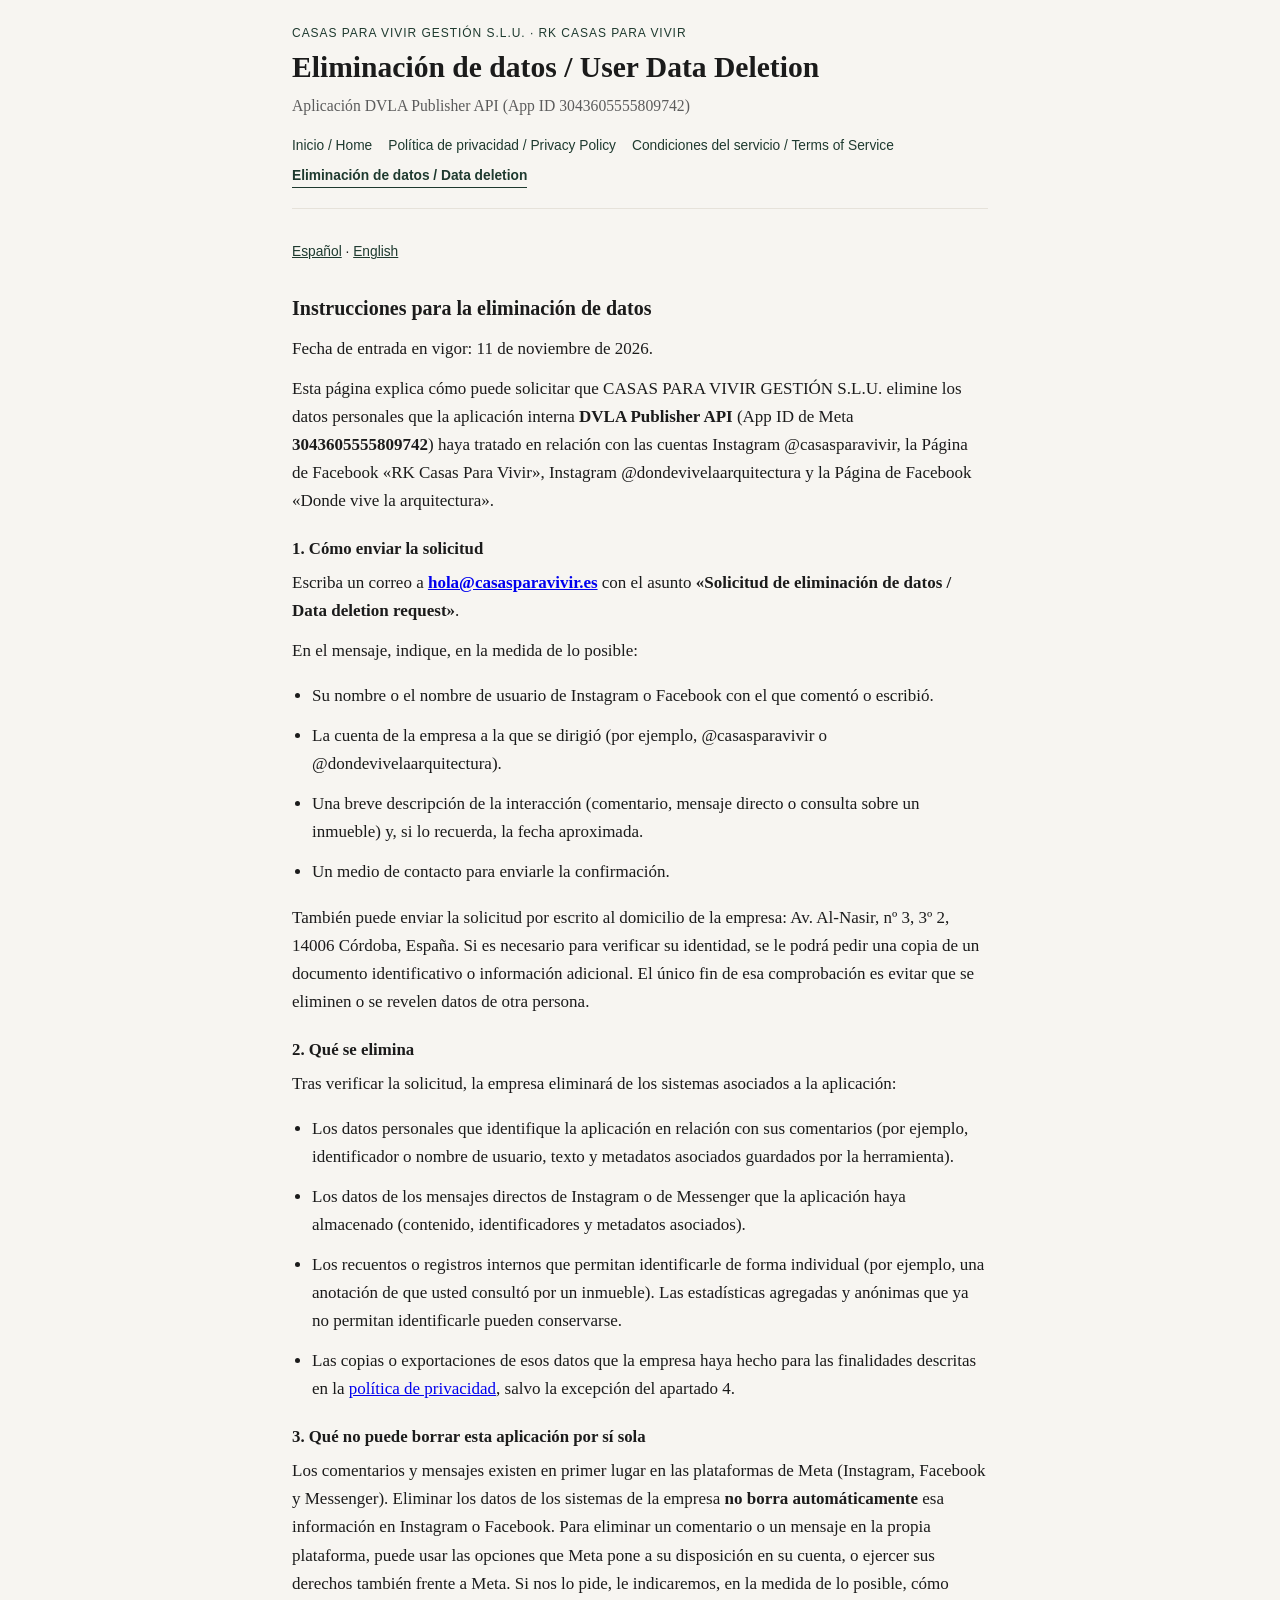
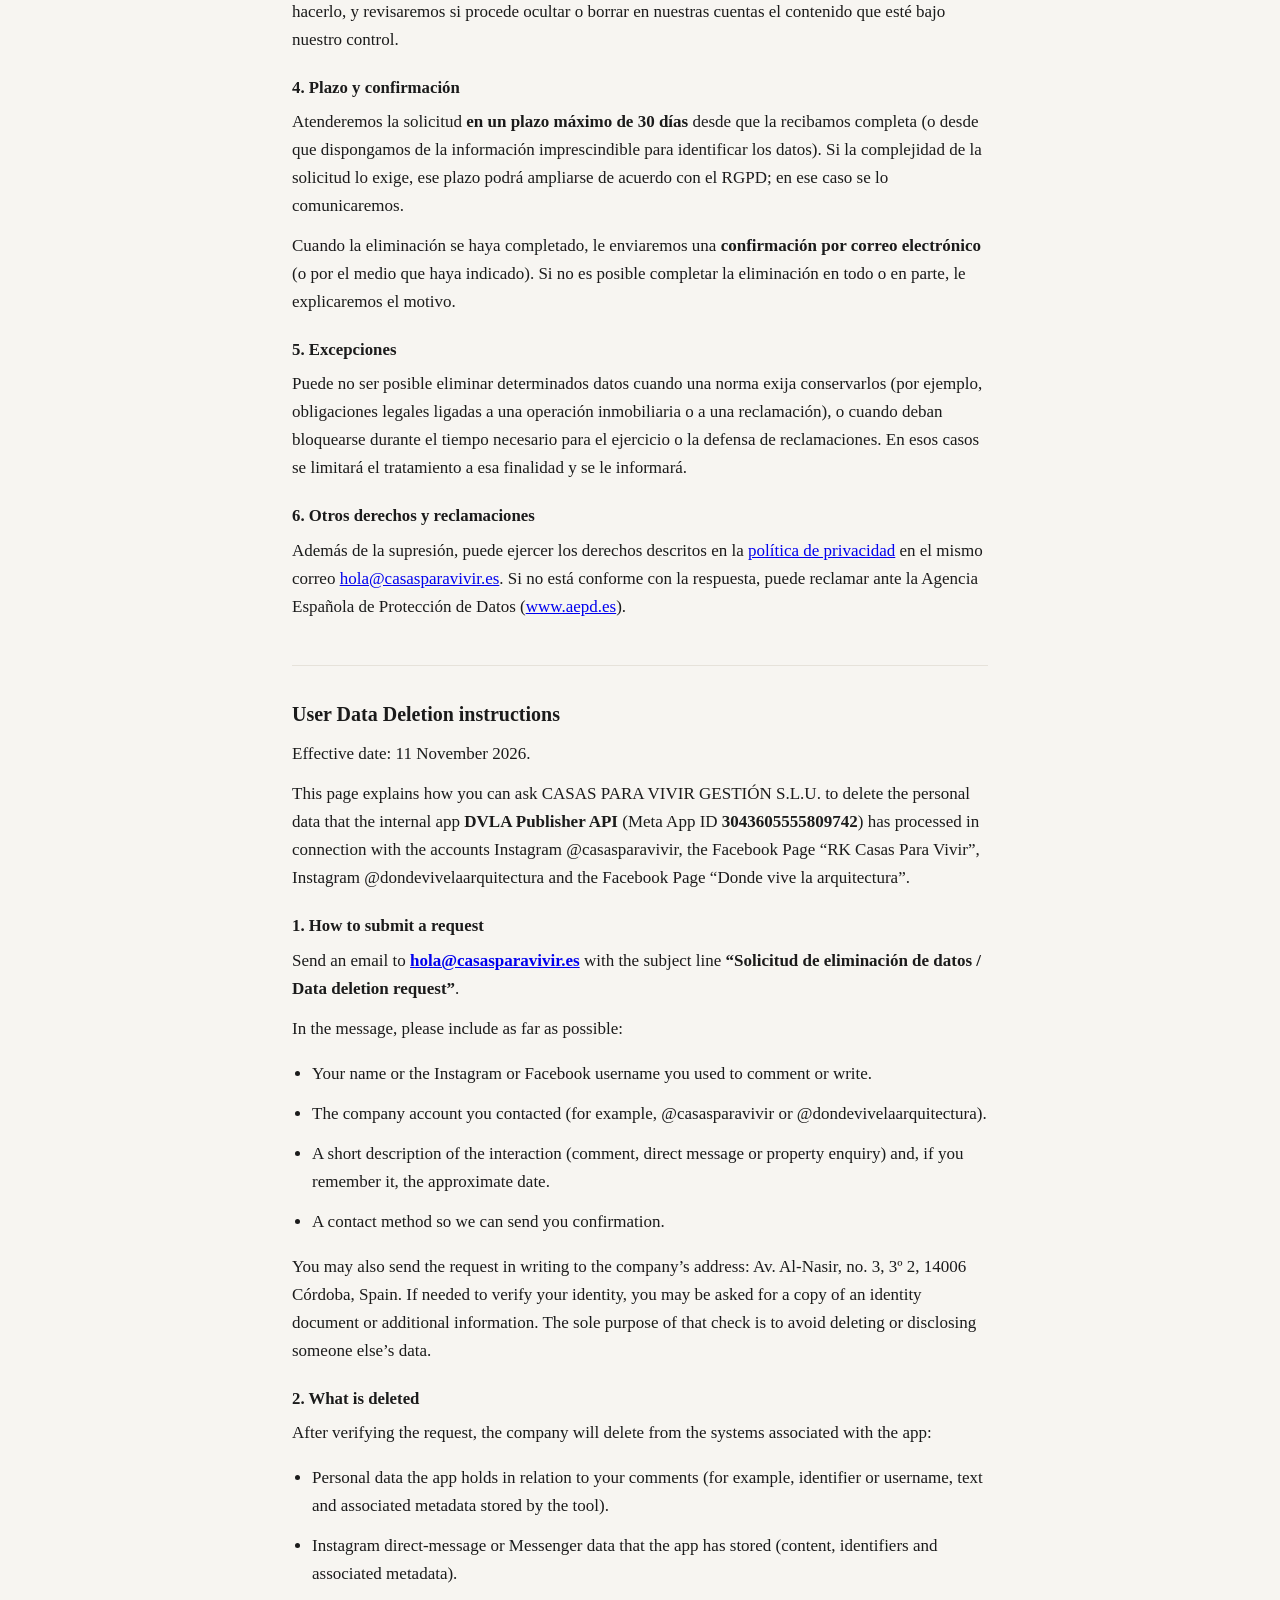
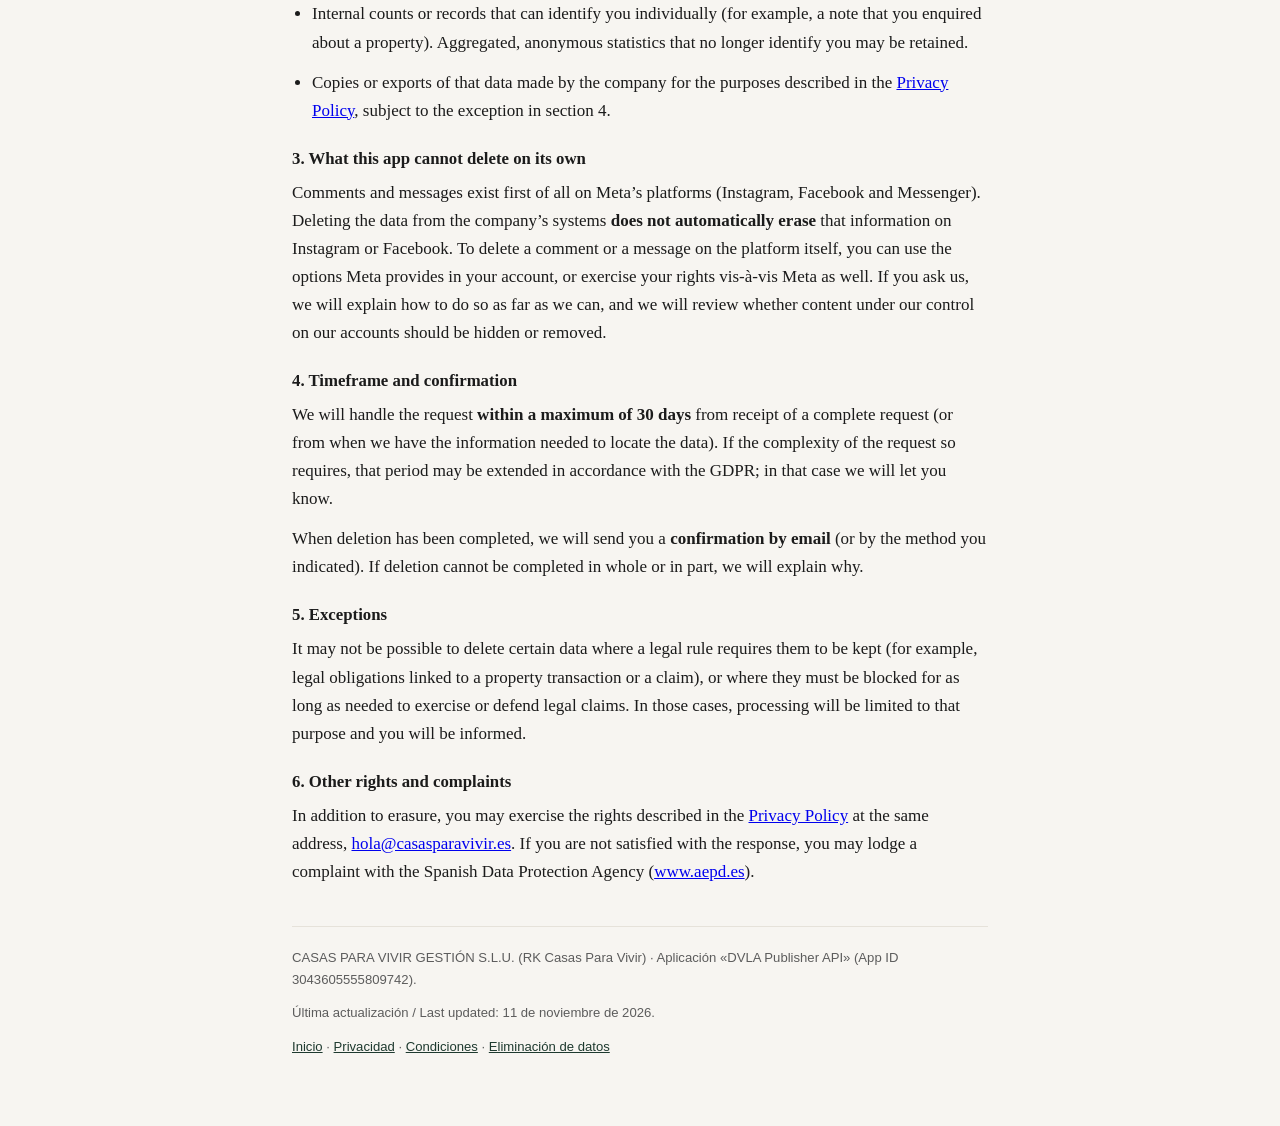
==== eliminacion-datos.html @ bdd0437a "Add legal pages for DVLA Publisher API (privacy, terms, data deletion)" ====
<!DOCTYPE html>
<html lang="es">
<head>
  <meta charset="utf-8">
  <meta name="viewport" content="width=device-width, initial-scale=1">
  <title>Eliminación de datos — DVLA Publisher API | CASAS PARA VIVIR GESTIÓN S.L.U.</title>
  <meta name="description" content="Instrucciones para solicitar la eliminación de datos personales tratados por la aplicación DVLA Publisher API.">
  <meta name="robots" content="index,follow">
  <link rel="stylesheet" href="styles.css">
</head>
<body>
  <div class="wrap">
    <header>
      <p class="brand">CASAS PARA VIVIR GESTIÓN S.L.U. · RK Casas Para Vivir</p>
      <h1>Eliminación de datos / User Data Deletion</h1>
      <p class="subtitle">Aplicación DVLA Publisher API (App ID 3043605555809742)</p>
    <nav>
      <a href="index.html">Inicio / Home</a>
      <a href="privacidad.html">Política de privacidad / Privacy Policy</a>
      <a href="condiciones.html">Condiciones del servicio / Terms of Service</a>
      <a href="eliminacion-datos.html" aria-current="page">Eliminación de datos / Data deletion</a>
    </nav>
    </header>

    <p class="lang"><a href="#es">Español</a> · <a href="#en">English</a></p>

    <section id="es">
      <h2>Instrucciones para la eliminación de datos</h2>
      <p>Fecha de entrada en vigor: 11 de noviembre de 2026.</p>
      <p>Esta página explica cómo puede solicitar que CASAS PARA VIVIR GESTIÓN S.L.U. elimine los datos personales que la aplicación interna <strong>DVLA Publisher API</strong> (App ID de Meta <strong>3043605555809742</strong>) haya tratado en relación con las cuentas Instagram @casasparavivir, la Página de Facebook «RK Casas Para Vivir», Instagram @dondevivelaarquitectura y la Página de Facebook «Donde vive la arquitectura».</p>

      <h3>1. Cómo enviar la solicitud</h3>
      <p>Escriba un correo a <strong><a href="mailto:hola@casasparavivir.es?subject=Solicitud%20de%20eliminacion%20de%20datos%20/%20Data%20deletion%20request">hola@casasparavivir.es</a></strong> con el asunto <strong>«Solicitud de eliminación de datos / Data deletion request»</strong>.</p>
      <p>En el mensaje, indique, en la medida de lo posible:</p>
      <ul>
        <li>Su nombre o el nombre de usuario de Instagram o Facebook con el que comentó o escribió.</li>
        <li>La cuenta de la empresa a la que se dirigió (por ejemplo, @casasparavivir o @dondevivelaarquitectura).</li>
        <li>Una breve descripción de la interacción (comentario, mensaje directo o consulta sobre un inmueble) y, si lo recuerda, la fecha aproximada.</li>
        <li>Un medio de contacto para enviarle la confirmación.</li>
      </ul>
      <p>También puede enviar la solicitud por escrito al domicilio de la empresa: Av. Al-Nasir, nº 3, 3º 2, 14006 Córdoba, España. Si es necesario para verificar su identidad, se le podrá pedir una copia de un documento identificativo o información adicional. El único fin de esa comprobación es evitar que se eliminen o se revelen datos de otra persona.</p>

      <h3>2. Qué se elimina</h3>
      <p>Tras verificar la solicitud, la empresa eliminará de los sistemas asociados a la aplicación:</p>
      <ul>
        <li>Los datos personales que identifique la aplicación en relación con sus comentarios (por ejemplo, identificador o nombre de usuario, texto y metadatos asociados guardados por la herramienta).</li>
        <li>Los datos de los mensajes directos de Instagram o de Messenger que la aplicación haya almacenado (contenido, identificadores y metadatos asociados).</li>
        <li>Los recuentos o registros internos que permitan identificarle de forma individual (por ejemplo, una anotación de que usted consultó por un inmueble). Las estadísticas agregadas y anónimas que ya no permitan identificarle pueden conservarse.</li>
        <li>Las copias o exportaciones de esos datos que la empresa haya hecho para las finalidades descritas en la <a href="privacidad.html">política de privacidad</a>, salvo la excepción del apartado 4.</li>
      </ul>

      <h3>3. Qué no puede borrar esta aplicación por sí sola</h3>
      <p>Los comentarios y mensajes existen en primer lugar en las plataformas de Meta (Instagram, Facebook y Messenger). Eliminar los datos de los sistemas de la empresa <strong>no borra automáticamente</strong> esa información en Instagram o Facebook. Para eliminar un comentario o un mensaje en la propia plataforma, puede usar las opciones que Meta pone a su disposición en su cuenta, o ejercer sus derechos también frente a Meta. Si nos lo pide, le indicaremos, en la medida de lo posible, cómo hacerlo, y revisaremos si procede ocultar o borrar en nuestras cuentas el contenido que esté bajo nuestro control.</p>

      <h3>4. Plazo y confirmación</h3>
      <p>Atenderemos la solicitud <strong>en un plazo máximo de 30 días</strong> desde que la recibamos completa (o desde que dispongamos de la información imprescindible para identificar los datos). Si la complejidad de la solicitud lo exige, ese plazo podrá ampliarse de acuerdo con el RGPD; en ese caso se lo comunicaremos.</p>
      <p>Cuando la eliminación se haya completado, le enviaremos una <strong>confirmación por correo electrónico</strong> (o por el medio que haya indicado). Si no es posible completar la eliminación en todo o en parte, le explicaremos el motivo.</p>

      <h3>5. Excepciones</h3>
      <p>Puede no ser posible eliminar determinados datos cuando una norma exija conservarlos (por ejemplo, obligaciones legales ligadas a una operación inmobiliaria o a una reclamación), o cuando deban bloquearse durante el tiempo necesario para el ejercicio o la defensa de reclamaciones. En esos casos se limitará el tratamiento a esa finalidad y se le informará.</p>

      <h3>6. Otros derechos y reclamaciones</h3>
      <p>Además de la supresión, puede ejercer los derechos descritos en la <a href="privacidad.html">política de privacidad</a> en el mismo correo <a href="mailto:hola@casasparavivir.es">hola@casasparavivir.es</a>. Si no está conforme con la respuesta, puede reclamar ante la Agencia Española de Protección de Datos (<a href="https://www.aepd.es">www.aepd.es</a>).</p>
    </section>

    <hr class="lang-break">

    <section id="en">
      <h2>User Data Deletion instructions</h2>
      <p>Effective date: 11 November 2026.</p>
      <p>This page explains how you can ask CASAS PARA VIVIR GESTIÓN S.L.U. to delete the personal data that the internal app <strong>DVLA Publisher API</strong> (Meta App ID <strong>3043605555809742</strong>) has processed in connection with the accounts Instagram @casasparavivir, the Facebook Page “RK Casas Para Vivir”, Instagram @dondevivelaarquitectura and the Facebook Page “Donde vive la arquitectura”.</p>

      <h3>1. How to submit a request</h3>
      <p>Send an email to <strong><a href="mailto:hola@casasparavivir.es?subject=Solicitud%20de%20eliminacion%20de%20datos%20/%20Data%20deletion%20request">hola@casasparavivir.es</a></strong> with the subject line <strong>“Solicitud de eliminación de datos / Data deletion request”</strong>.</p>
      <p>In the message, please include as far as possible:</p>
      <ul>
        <li>Your name or the Instagram or Facebook username you used to comment or write.</li>
        <li>The company account you contacted (for example, @casasparavivir or @dondevivelaarquitectura).</li>
        <li>A short description of the interaction (comment, direct message or property enquiry) and, if you remember it, the approximate date.</li>
        <li>A contact method so we can send you confirmation.</li>
      </ul>
      <p>You may also send the request in writing to the company’s address: Av. Al-Nasir, no. 3, 3º 2, 14006 Córdoba, Spain. If needed to verify your identity, you may be asked for a copy of an identity document or additional information. The sole purpose of that check is to avoid deleting or disclosing someone else’s data.</p>

      <h3>2. What is deleted</h3>
      <p>After verifying the request, the company will delete from the systems associated with the app:</p>
      <ul>
        <li>Personal data the app holds in relation to your comments (for example, identifier or username, text and associated metadata stored by the tool).</li>
        <li>Instagram direct-message or Messenger data that the app has stored (content, identifiers and associated metadata).</li>
        <li>Internal counts or records that can identify you individually (for example, a note that you enquired about a property). Aggregated, anonymous statistics that no longer identify you may be retained.</li>
        <li>Copies or exports of that data made by the company for the purposes described in the <a href="privacidad.html#en">Privacy Policy</a>, subject to the exception in section 4.</li>
      </ul>

      <h3>3. What this app cannot delete on its own</h3>
      <p>Comments and messages exist first of all on Meta’s platforms (Instagram, Facebook and Messenger). Deleting the data from the company’s systems <strong>does not automatically erase</strong> that information on Instagram or Facebook. To delete a comment or a message on the platform itself, you can use the options Meta provides in your account, or exercise your rights vis-à-vis Meta as well. If you ask us, we will explain how to do so as far as we can, and we will review whether content under our control on our accounts should be hidden or removed.</p>

      <h3>4. Timeframe and confirmation</h3>
      <p>We will handle the request <strong>within a maximum of 30 days</strong> from receipt of a complete request (or from when we have the information needed to locate the data). If the complexity of the request so requires, that period may be extended in accordance with the GDPR; in that case we will let you know.</p>
      <p>When deletion has been completed, we will send you a <strong>confirmation by email</strong> (or by the method you indicated). If deletion cannot be completed in whole or in part, we will explain why.</p>

      <h3>5. Exceptions</h3>
      <p>It may not be possible to delete certain data where a legal rule requires them to be kept (for example, legal obligations linked to a property transaction or a claim), or where they must be blocked for as long as needed to exercise or defend legal claims. In those cases, processing will be limited to that purpose and you will be informed.</p>

      <h3>6. Other rights and complaints</h3>
      <p>In addition to erasure, you may exercise the rights described in the <a href="privacidad.html#en">Privacy Policy</a> at the same address, <a href="mailto:hola@casasparavivir.es">hola@casasparavivir.es</a>. If you are not satisfied with the response, you may lodge a complaint with the Spanish Data Protection Agency (<a href="https://www.aepd.es">www.aepd.es</a>).</p>
    </section>
    <footer>
      <p>CASAS PARA VIVIR GESTIÓN S.L.U. (RK Casas Para Vivir) · Aplicación «DVLA Publisher API» (App ID 3043605555809742).</p>
      <p>Última actualización / Last updated: 11 de noviembre de 2026.</p>
      <p>
        <a href="index.html">Inicio</a> ·
        <a href="privacidad.html">Privacidad</a> ·
        <a href="condiciones.html">Condiciones</a> ·
        <a href="eliminacion-datos.html">Eliminación de datos</a>
      </p>
    </footer>
  </div>
</body>
</html>
---- styles.css ----
:root {
  --ink: #1b1b1b;
  --muted: #5c5c5c;
  --line: #e6e2da;
  --bg: #f7f5f1;
  --card: #ffffff;
  --accent: #1e3a2f;
  --accent-soft: #e8efe9;
  --max: 46rem;
}

* { box-sizing: border-box; }

html { scroll-behavior: smooth; }

body {
  margin: 0;
  font-family: "Source Serif 4", "Georgia", "Times New Roman", serif;
  font-size: 1.0625rem;
  line-height: 1.65;
  color: var(--ink);
  background: var(--bg);
}

.wrap {
  max-width: var(--max);
  margin: 0 auto;
  padding: 1.5rem 1.25rem 3.5rem;
}

header {
  border-bottom: 1px solid var(--line);
  padding-bottom: 1.25rem;
  margin-bottom: 2rem;
}

.brand {
  font-family: "Helvetica Neue", Helvetica, Arial, sans-serif;
  font-size: 0.75rem;
  letter-spacing: 0.08em;
  text-transform: uppercase;
  color: var(--accent);
  margin: 0 0 0.35rem;
}

h1 {
  font-size: 1.85rem;
  line-height: 1.25;
  margin: 0 0 0.4rem;
  font-weight: 650;
}

.subtitle {
  margin: 0;
  color: var(--muted);
  font-size: 0.98rem;
}

nav {
  margin-top: 1rem;
  font-family: "Helvetica Neue", Helvetica, Arial, sans-serif;
  font-size: 0.86rem;
  display: flex;
  flex-wrap: wrap;
  gap: 0.4rem 1rem;
}

nav a {
  color: var(--accent);
  text-decoration: none;
  border-bottom: 1px solid transparent;
}

nav a:hover { border-bottom-color: var(--accent); }

nav a[aria-current="page"] {
  font-weight: 600;
  border-bottom-color: var(--accent);
}

.lang {
  margin: 0 0 1.5rem;
  font-family: "Helvetica Neue", Helvetica, Arial, sans-serif;
  font-size: 0.86rem;
}

.lang a { color: var(--accent); }

section { margin-bottom: 2rem; }

h2 {
  font-size: 1.25rem;
  margin: 1.75rem 0 0.6rem;
}

h3 {
  font-size: 1.05rem;
  margin: 1.25rem 0 0.4rem;
}

p, li { margin: 0 0 0.75rem; }

ul, ol { padding-left: 1.25rem; }

.meta {
  font-family: "Helvetica Neue", Helvetica, Arial, sans-serif;
  font-size: 0.86rem;
  color: var(--muted);
  background: var(--accent-soft);
  border-radius: 8px;
  padding: 0.9rem 1rem;
  margin: 0 0 1.5rem;
}

.meta p { margin: 0.2rem 0; }

hr.lang-break {
  border: 0;
  border-top: 1px solid var(--line);
  margin: 2.75rem 0 2rem;
}

footer {
  border-top: 1px solid var(--line);
  margin-top: 2.5rem;
  padding-top: 1.25rem;
  font-family: "Helvetica Neue", Helvetica, Arial, sans-serif;
  font-size: 0.82rem;
  color: var(--muted);
}

footer a { color: var(--accent); }

.cards {
  display: grid;
  gap: 0.85rem;
  margin: 1.25rem 0 2rem;
}

.card {
  background: var(--card);
  border: 1px solid var(--line);
  border-radius: 10px;
  padding: 1rem 1.1rem;
  text-decoration: none;
  color: inherit;
  display: block;
}

.card:hover { border-color: var(--accent); }

.card h2 {
  font-family: "Helvetica Neue", Helvetica, Arial, sans-serif;
  font-size: 1rem;
  margin: 0 0 0.3rem;
  color: var(--accent);
}

.card p { margin: 0; color: var(--muted); font-size: 0.95rem; }

address { font-style: normal; }

@media (max-width: 640px) {
  body { font-size: 1rem; }
  h1 { font-size: 1.55rem; }
  .wrap { padding: 1.15rem 1rem 2.5rem; }
}
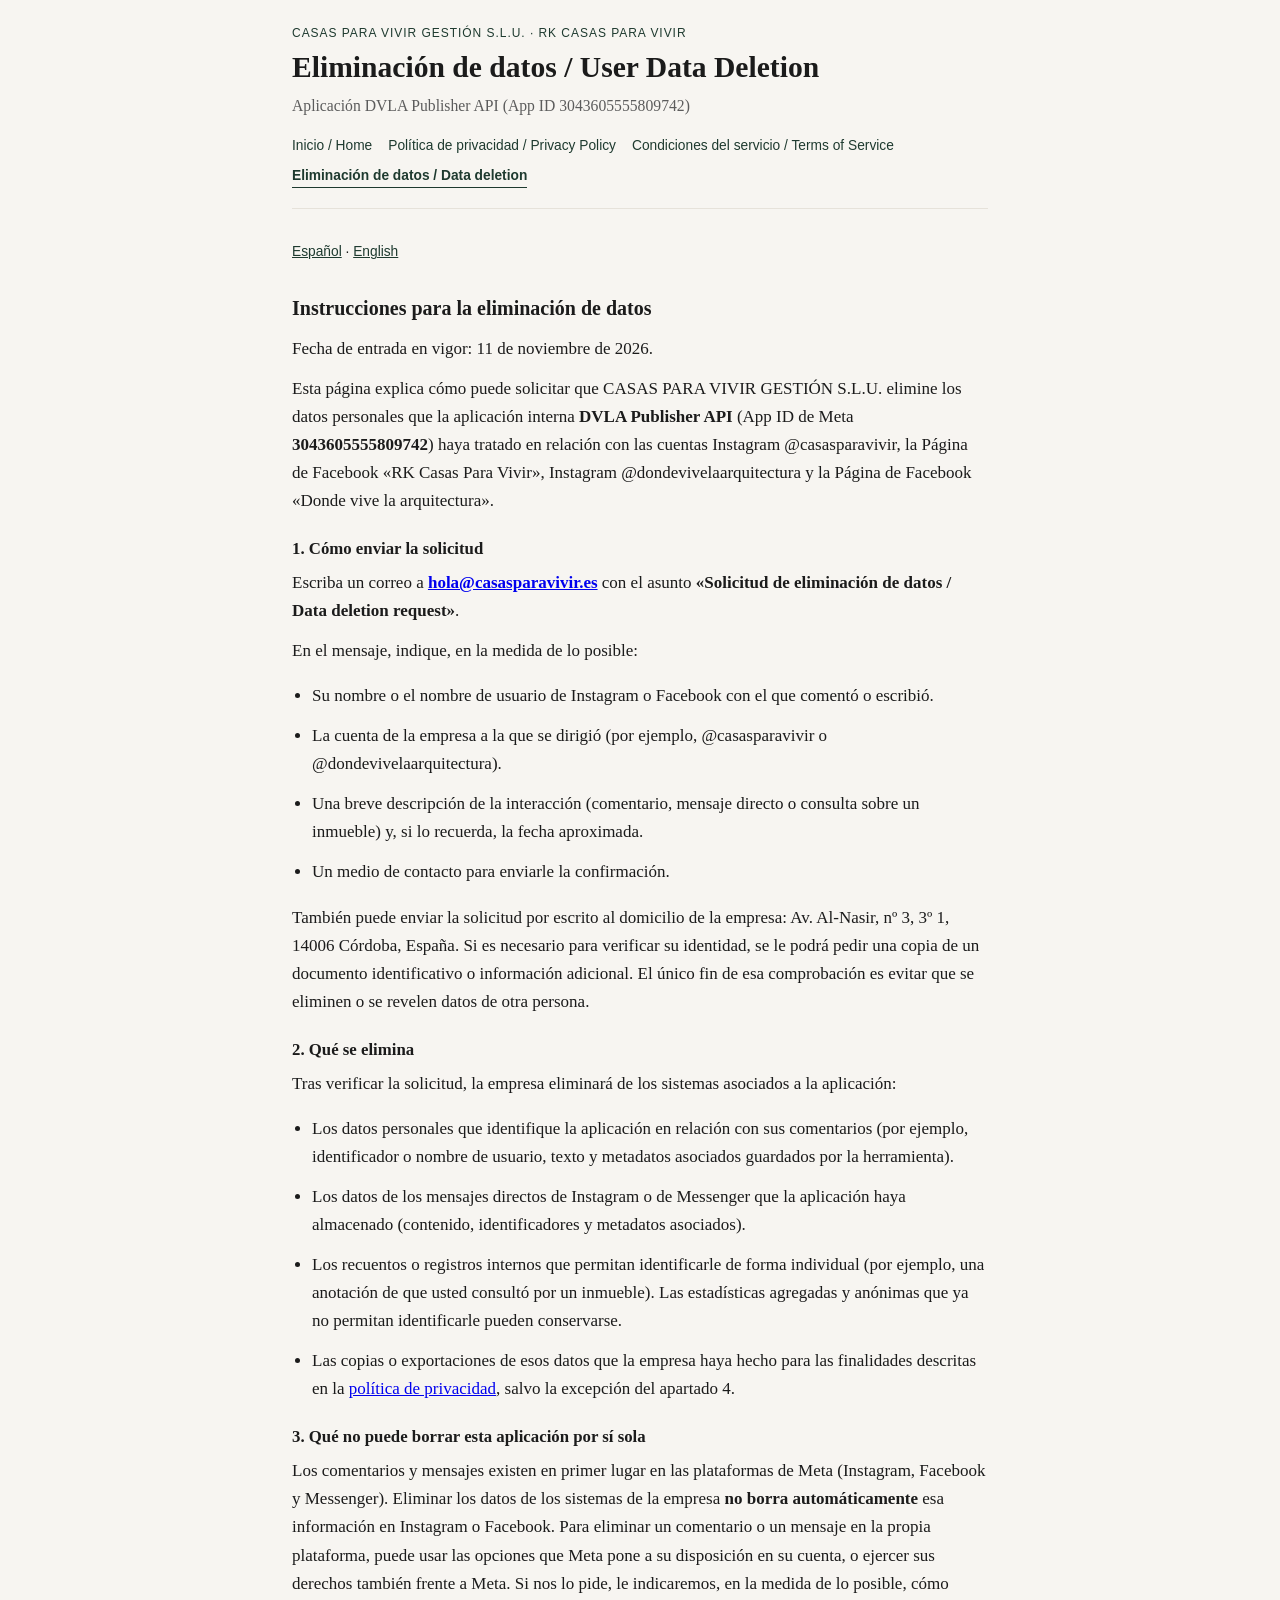
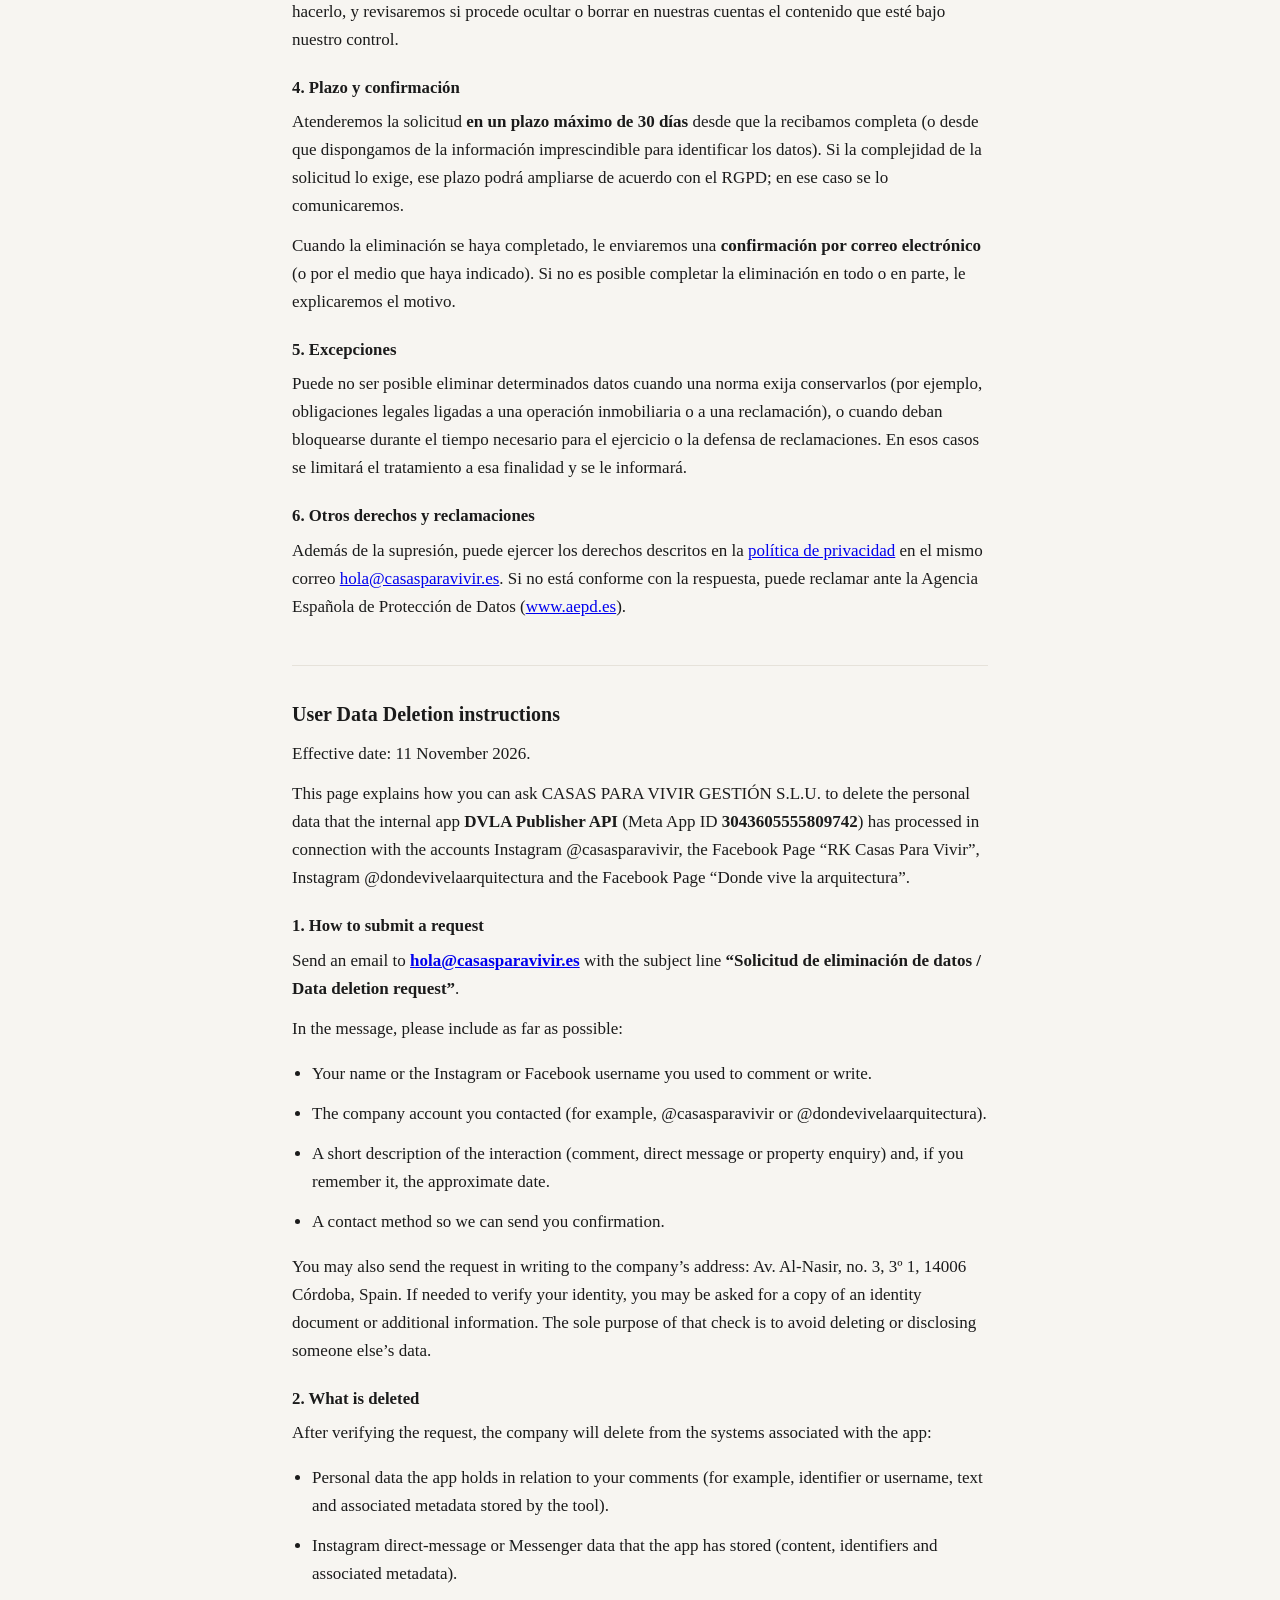
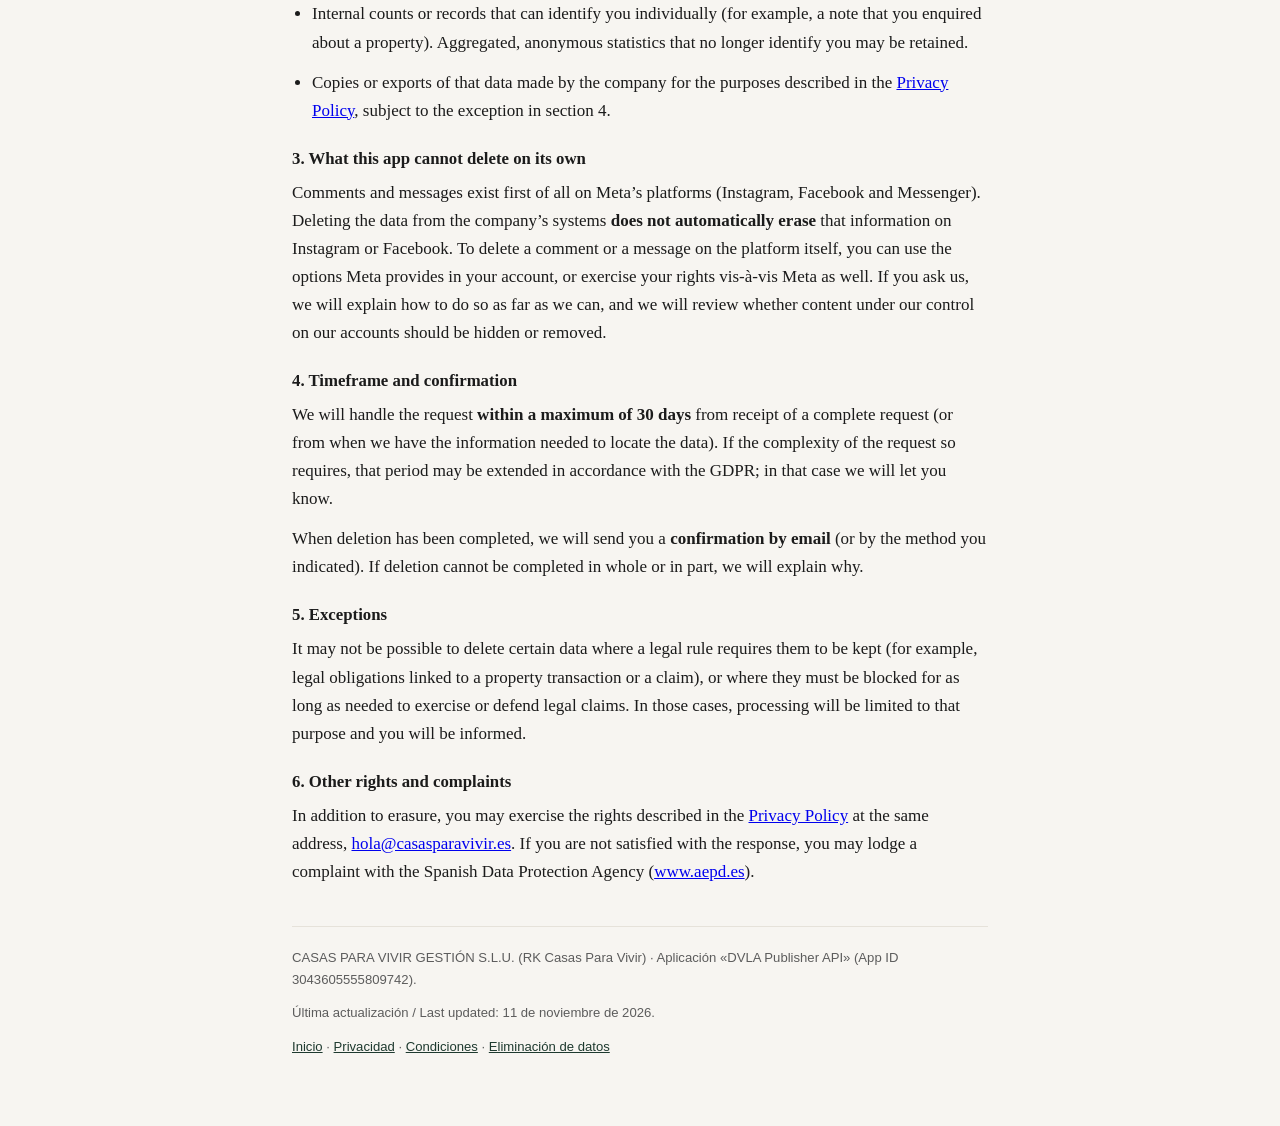
==== commit 42036240: "Domicilio: 3º 1" ====
--- a/eliminacion-datos.html
+++ b/eliminacion-datos.html
@@ -38,7 +38,7 @@
         <li>Una breve descripción de la interacción (comentario, mensaje directo o consulta sobre un inmueble) y, si lo recuerda, la fecha aproximada.</li>
         <li>Un medio de contacto para enviarle la confirmación.</li>
       </ul>
-      <p>También puede enviar la solicitud por escrito al domicilio de la empresa: Av. Al-Nasir, nº 3, 3º 2, 14006 Córdoba, España. Si es necesario para verificar su identidad, se le podrá pedir una copia de un documento identificativo o información adicional. El único fin de esa comprobación es evitar que se eliminen o se revelen datos de otra persona.</p>
+      <p>También puede enviar la solicitud por escrito al domicilio de la empresa: Av. Al-Nasir, nº 3, 3º 1, 14006 Córdoba, España. Si es necesario para verificar su identidad, se le podrá pedir una copia de un documento identificativo o información adicional. El único fin de esa comprobación es evitar que se eliminen o se revelen datos de otra persona.</p>
 
       <h3>2. Qué se elimina</h3>
       <p>Tras verificar la solicitud, la empresa eliminará de los sistemas asociados a la aplicación:</p>
@@ -79,7 +79,7 @@
         <li>A short description of the interaction (comment, direct message or property enquiry) and, if you remember it, the approximate date.</li>
         <li>A contact method so we can send you confirmation.</li>
       </ul>
-      <p>You may also send the request in writing to the company’s address: Av. Al-Nasir, no. 3, 3º 2, 14006 Córdoba, Spain. If needed to verify your identity, you may be asked for a copy of an identity document or additional information. The sole purpose of that check is to avoid deleting or disclosing someone else’s data.</p>
+      <p>You may also send the request in writing to the company’s address: Av. Al-Nasir, no. 3, 3º 1, 14006 Córdoba, Spain. If needed to verify your identity, you may be asked for a copy of an identity document or additional information. The sole purpose of that check is to avoid deleting or disclosing someone else’s data.</p>
 
       <h3>2. What is deleted</h3>
       <p>After verifying the request, the company will delete from the systems associated with the app:</p>
